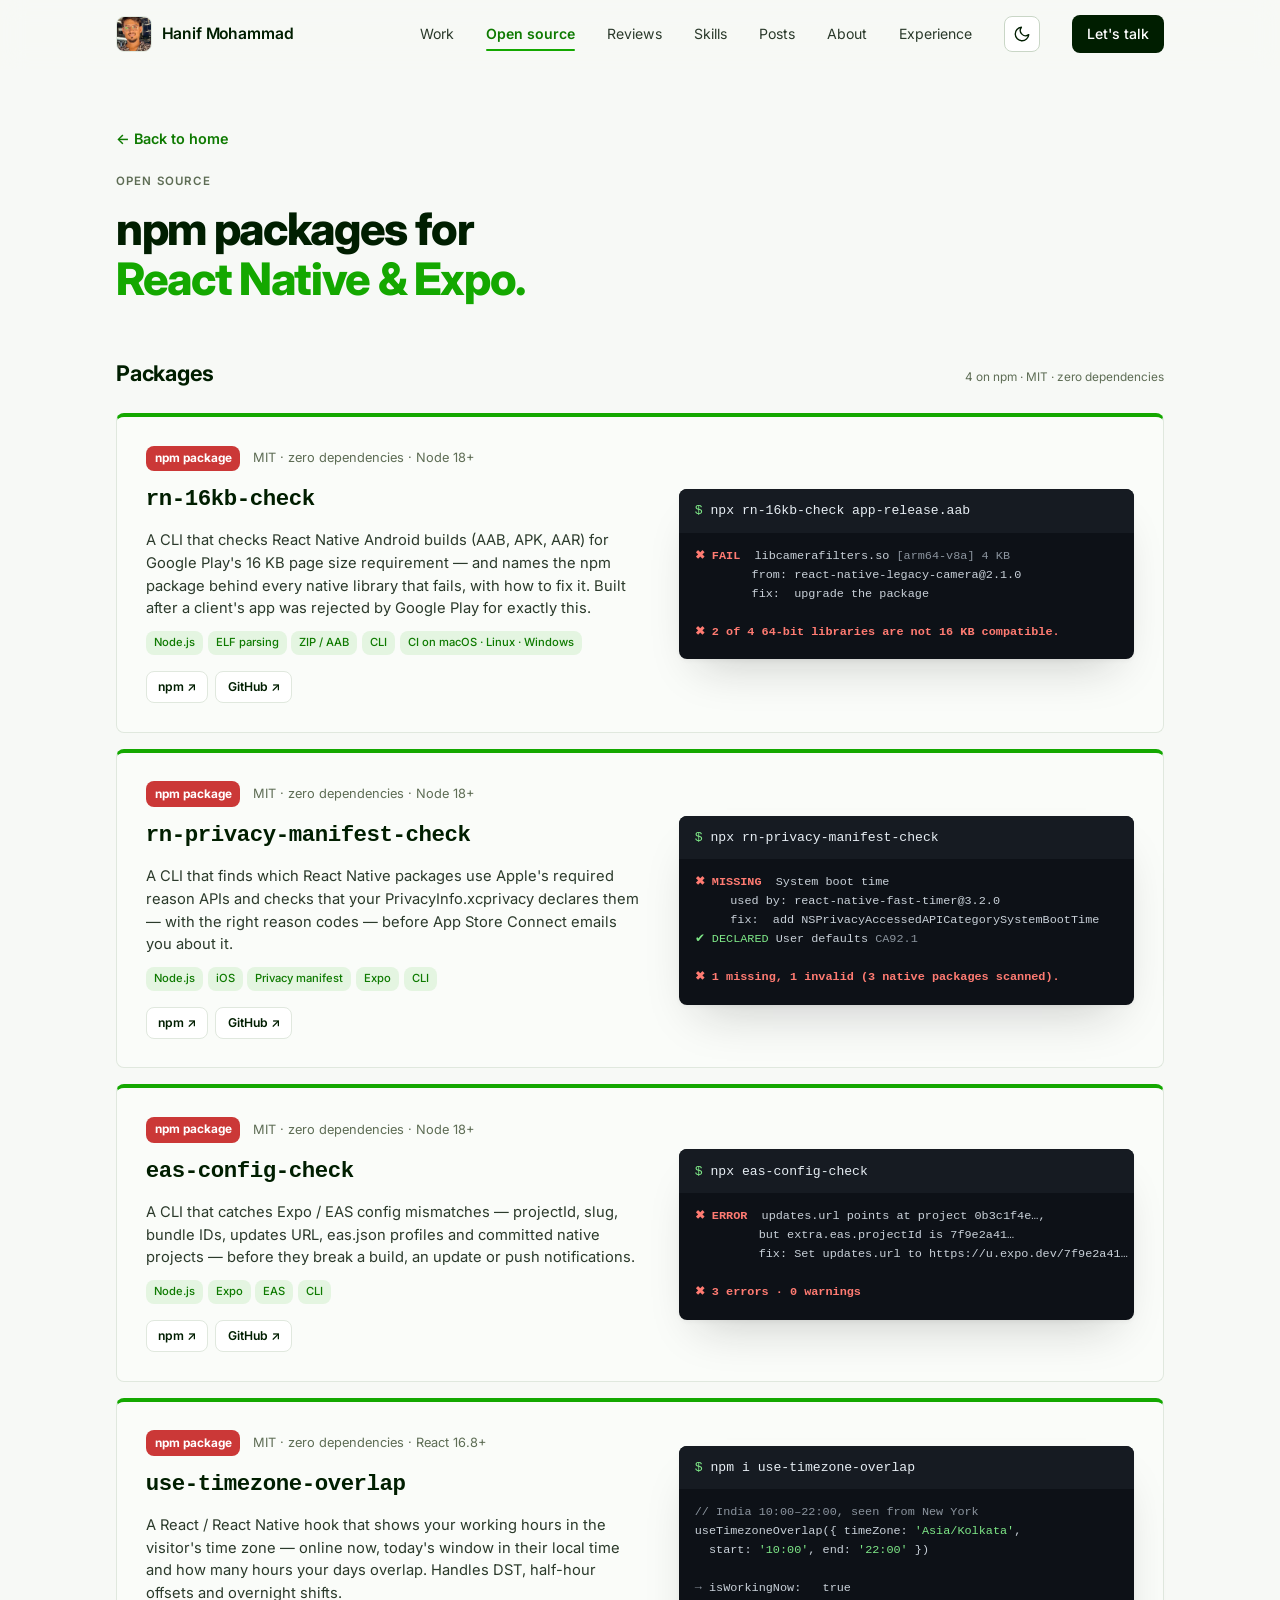
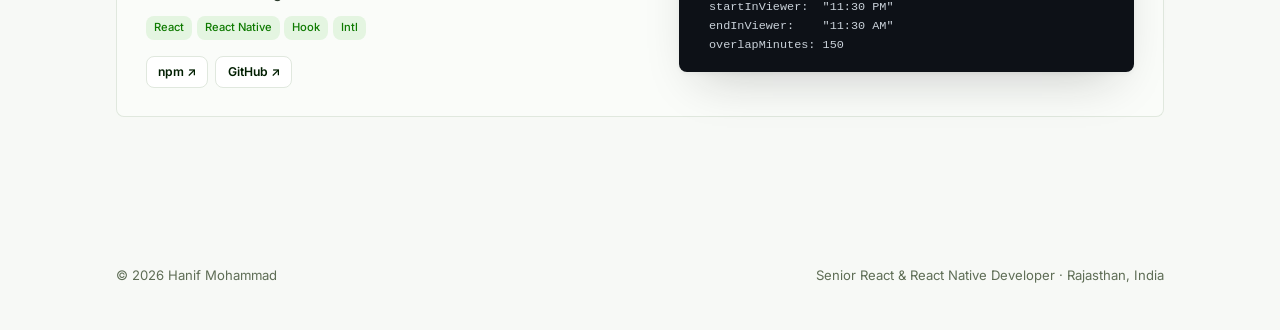
==== open-source/index.html @ 08ecece3 "Clean page URLs (/work/, /open-source/, /reviews/); full nav on the pages Co-Authored-By: Claude Opu" ====
<!doctype html>
<html lang="en">
<head>
<meta charset="utf-8">
<meta name="viewport" content="width=device-width, initial-scale=1">
<title>Open source — Hanif Mohammad</title>
<meta name="description" content="Open-source npm packages by Hanif Mohammad for React Native and Expo developers.">
<link rel="canonical" href="https://hanif-2000.github.io/open-source/">
<meta property="og:type" content="website">
<meta property="og:url" content="https://hanif-2000.github.io/open-source/">
<meta property="og:title" content="Open source — Hanif Mohammad">
<meta property="og:description" content="Open-source npm packages by Hanif Mohammad for React Native and Expo developers.">
<meta property="og:image" content="https://hanif-2000.github.io/assets/og.jpg">
<meta name="twitter:card" content="summary_large_image">
<meta name="theme-color" content="#F7F9F6">
<link rel="icon" type="image/png" href="/assets/favicon.png">
<link rel="apple-touch-icon" href="/assets/apple-touch-icon.png">
<link rel="preconnect" href="https://fonts.googleapis.com">
<link rel="preconnect" href="https://fonts.gstatic.com" crossorigin>
<link href="https://fonts.googleapis.com/css2?family=Inter:wght@400;500;600;700;800&display=swap" rel="stylesheet">
<link rel="stylesheet" href="/assets/site.css">
<script>
  try { var t = localStorage.getItem('theme'); if (t === 'dark' || t === 'light') document.documentElement.setAttribute('data-theme', t); } catch (e) {}
</script>
</head>
<body>
<!-- Generated by scripts/build_pages.py from index.html — edit index.html, then re-run the script. -->

<header class="nav" id="nav">
  <div class="wrap nav-inner">
    <a href="/" class="brand"><img class="brand-avatar" src="/assets/avatar.jpg" alt="" width="36" height="36">Hanif Mohammad</a>
    <nav class="nav-links" aria-label="Primary">
      <a href="/work/" class="menu-link">Work</a>
      <a href="/open-source/" class="menu-link active" aria-current="page">Open source</a>
      <a href="/reviews/" class="menu-link">Reviews</a>
      <a href="/#skills" class="menu-link nav-extra">Skills</a>
      <a href="/#posts" class="menu-link nav-extra">Posts</a>
      <a href="/#about" class="menu-link nav-extra">About</a>
      <a href="/#experience" class="menu-link nav-extra">Experience</a>
      <button type="button" class="theme-btn" id="themeBtn" aria-label="Toggle dark mode"><svg class="moon" viewBox="0 0 24 24" fill="none" stroke="currentColor" stroke-width="1.8" stroke-linecap="round" stroke-linejoin="round"><path d="M21 12.8A9 9 0 1111.2 3a7 7 0 009.8 9.8z"/></svg><svg class="sun" viewBox="0 0 24 24" fill="none" stroke="currentColor" stroke-width="1.8" stroke-linecap="round"><circle cx="12" cy="12" r="4"/><path d="M12 2v2M12 20v2M4.9 4.9l1.4 1.4M17.7 17.7l1.4 1.4M2 12h2M20 12h2M4.9 19.1l1.4-1.4M17.7 6.3l1.4-1.4"/></svg></button>
      <a href="/#contact" class="nav-cta">Let's talk</a>
    </nav>
  </div>
</header>

<main id="top">
  <section class="page-intro" aria-label="Open source">
    <div class="wrap">
      <a class="back-link" href="/#work">← Back to home</a>
      <div class="sec-head">
        <span class="label">Open source</span>
        <h2>npm packages for <i>React Native &amp; Expo.</i></h2>
      </div>
      <div class="work-group" id="packages">
        <div class="group-label"><h3>Packages</h3><span class="count">4 on npm · MIT · zero dependencies</span></div>
        <div class="all-grid" data-cols="1">
          <article class="oss-card">
          <div class="oss-main">
            <div class="oss-head"><span class="oss-badge">npm package</span><span class="oss-meta">MIT · zero dependencies · Node 18+</span></div>
            <h4>rn-16kb-check</h4>
            <p>A CLI that checks React Native Android builds (AAB, APK, AAR) for Google Play's 16 KB page size requirement — and names the npm package behind every native library that fails, with how to fix it. Built after a client's app was rejected by Google Play for exactly this.</p>
            <div class="p-stack"><span>Node.js</span><span>ELF parsing</span><span>ZIP / AAB</span><span>CLI</span><span>CI on macOS · Linux · Windows</span></div>
            <div class="p-links">
              <a href="https://www.npmjs.com/package/rn-16kb-check" target="_blank" rel="noopener">npm ↗</a>
              <a href="https://github.com/hanif-2000/rn-16kb-check" target="_blank" rel="noopener">GitHub ↗</a>
            </div>
          </div>
          <div class="oss-term" aria-label="Example output">
            <div class="oss-cmd"><span>$</span> npx rn-16kb-check app-release.aab</div>
<pre><b class="r">✖ FAIL</b>  libcamerafilters.so <i>[arm64-v8a] 4 KB</i>
        from: react-native-legacy-camera@2.1.0
        fix:  upgrade the package

<b class="r">✖ 2 of 4 64-bit libraries are not 16 KB compatible.</b></pre>
          </div>
        </article>
          <article class="oss-card">
            <div class="oss-main">
              <div class="oss-head"><span class="oss-badge">npm package</span><span class="oss-meta">MIT · zero dependencies · Node 18+</span></div>
              <h4>rn-privacy-manifest-check</h4>
              <p>A CLI that finds which React Native packages use Apple's required reason APIs and checks that your PrivacyInfo.xcprivacy declares them — with the right reason codes — before App Store Connect emails you about it.</p>
              <div class="p-stack"><span>Node.js</span><span>iOS</span><span>Privacy manifest</span><span>Expo</span><span>CLI</span></div>
              <div class="p-links">
                <a href="https://www.npmjs.com/package/rn-privacy-manifest-check" target="_blank" rel="noopener">npm ↗</a>
                <a href="https://github.com/hanif-2000/rn-privacy-manifest-check" target="_blank" rel="noopener">GitHub ↗</a>
              </div>
            </div>
            <div class="oss-term" aria-label="Example output">
              <div class="oss-cmd"><span>$</span> npx rn-privacy-manifest-check</div>
<pre><b class="r">✖ MISSING</b>  System boot time
     used by: react-native-fast-timer@3.2.0
     fix:  add NSPrivacyAccessedAPICategorySystemBootTime
<b class="g">✔ DECLARED</b> User defaults <i>CA92.1</i>

<b class="r">✖ 1 missing, 1 invalid (3 native packages scanned).</b></pre>
            </div>
          </article>
          <article class="oss-card">
            <div class="oss-main">
              <div class="oss-head"><span class="oss-badge">npm package</span><span class="oss-meta">MIT · zero dependencies · Node 18+</span></div>
              <h4>eas-config-check</h4>
              <p>A CLI that catches Expo / EAS config mismatches — projectId, slug, bundle IDs, updates URL, eas.json profiles and committed native projects — before they break a build, an update or push notifications.</p>
              <div class="p-stack"><span>Node.js</span><span>Expo</span><span>EAS</span><span>CLI</span></div>
              <div class="p-links">
                <a href="https://www.npmjs.com/package/eas-config-check" target="_blank" rel="noopener">npm ↗</a>
                <a href="https://github.com/hanif-2000/eas-config-check" target="_blank" rel="noopener">GitHub ↗</a>
              </div>
            </div>
            <div class="oss-term" aria-label="Example output">
              <div class="oss-cmd"><span>$</span> npx eas-config-check</div>
<pre><b class="r">✖ ERROR</b>  updates.url points at project 0b3c1f4e…,
         but extra.eas.projectId is 7f9e2a41…
         fix: Set updates.url to https://u.expo.dev/7f9e2a41…

<b class="r">✖ 3 errors · 0 warnings</b></pre>
            </div>
          </article>
          <article class="oss-card">
            <div class="oss-main">
              <div class="oss-head"><span class="oss-badge">npm package</span><span class="oss-meta">MIT · zero dependencies · React 16.8+</span></div>
              <h4>use-timezone-overlap</h4>
              <p>A React / React Native hook that shows your working hours in the visitor's time zone — online now, today's window in their local time and how many hours your days overlap. Handles DST, half-hour offsets and overnight shifts.</p>
              <div class="p-stack"><span>React</span><span>React Native</span><span>Hook</span><span>Intl</span></div>
              <div class="p-links">
                <a href="https://www.npmjs.com/package/use-timezone-overlap" target="_blank" rel="noopener">npm ↗</a>
                <a href="https://github.com/hanif-2000/use-timezone-overlap" target="_blank" rel="noopener">GitHub ↗</a>
              </div>
            </div>
            <div class="oss-term" aria-label="Example usage">
              <div class="oss-cmd"><span>$</span> npm i use-timezone-overlap</div>
<pre><i>// India 10:00–22:00, seen from New York</i>
useTimezoneOverlap({ timeZone: <b class="g">'Asia/Kolkata'</b>,
  start: <b class="g">'10:00'</b>, end: <b class="g">'22:00'</b> })

<i>→</i> isWorkingNow:   true
  startInViewer:  "11:30 PM"
  endInViewer:    "11:30 AM"
  overlapMinutes: 150</pre>
            </div>
          </article>
          
        </div>
      </div>
    </div>
  </section>
</main>

<footer class="site wrap">
  <span>© 2026 Hanif Mohammad</span>
  <span>Senior React &amp; React Native Developer · Rajasthan, India</span>
</footer>

<script>
  (function () {
    var nav = document.getElementById('nav');
    var onScroll = function () { nav.classList.toggle('scrolled', window.scrollY > 8); };
    window.addEventListener('scroll', onScroll, { passive: true }); onScroll();
  })();
  (function () {
    var b = document.getElementById('themeBtn'); if (!b) return;
    var mq = window.matchMedia('(prefers-color-scheme: dark)');
    var cur = function () { var a = document.documentElement.getAttribute('data-theme'); return a || (mq.matches ? 'dark' : 'light'); };
    var meta = document.querySelector('meta[name="theme-color"]');
    var sync = function () { if (meta) meta.setAttribute('content', cur() === 'dark' ? '#0C140B' : '#F7F9F6'); b.setAttribute('aria-pressed', cur() === 'dark' ? 'true' : 'false'); };
    sync();
    b.addEventListener('click', function () {
      var n = cur() === 'dark' ? 'light' : 'dark';
      document.documentElement.setAttribute('data-theme', n);
      try { localStorage.setItem('theme', n); } catch (e) {}
      sync();
    });
  })();
</script>
</body>
</html>
---- assets/site.css ----
:root {
    --bg: #F7F9F6;
    --surface: #FFFFFF;
    --surface-2: #FAFCF9;
    --ink: #001E00;
    --ink-2: #2B3A2B;
    --muted: #5E6D55;
    --faint: #66755F;
    --line: #E0E8DE;
    --line-strong: #C9D6C6;
    --accent: #14A800;
    --accent-ink: #0E7A00;
    --accent-soft: #E4F5E1;
    --ok: #14A800;

    --serif: var(--sans);
    --sans: "Inter", -apple-system, BlinkMacSystemFont, "Segoe UI", system-ui, Roboto, Helvetica, Arial, sans-serif;
    --mono: var(--sans);

    --maxw: 1160px;
    --gutter: clamp(1rem, 5vw, 3.5rem);
    --radius: 8px;
    --shadow: 0 1px 2px rgba(22,22,24,.04), 0 8px 24px -12px rgba(22,22,24,.12);
    --shadow-lg: 0 2px 4px rgba(22,22,24,.04), 0 24px 48px -20px rgba(22,22,24,.22);
    color-scheme: light;
  }

  :root { --btn-bg: var(--ink); --btn-ink: #fff; --contact-bg: #001E00; --icon-bg: #fff; --glare: rgba(255,255,255,.55); }
  @media (prefers-color-scheme: dark) { :root:not([data-theme="light"]) { --bg: #0C140B; --surface: #131D12; --surface-2: #101A0F; --ink: #E9F1E6; --ink-2: #C5D2C0; --muted: #9AAB94; --faint: #74846F;
    --line: #24321F; --line-strong: #34472E; --accent: #3CCB2A; --accent-ink: #6EDC5E; --accent-soft: #1A3016; --ok: #3CCB2A;
    --btn-bg: #E9F1E6; --btn-ink: #0C140B; --contact-bg: #0F2A0C; --icon-bg: #1A2418; --glare: rgba(255,255,255,.08);
    --shadow: 0 1px 2px rgba(0,0,0,.3), 0 8px 24px -12px rgba(0,0,0,.6); --shadow-lg: 0 2px 4px rgba(0,0,0,.3), 0 24px 48px -20px rgba(0,0,0,.7);
    color-scheme: dark; } }
  :root[data-theme="dark"] { --bg: #0C140B; --surface: #131D12; --surface-2: #101A0F; --ink: #E9F1E6; --ink-2: #C5D2C0; --muted: #9AAB94; --faint: #74846F;
    --line: #24321F; --line-strong: #34472E; --accent: #3CCB2A; --accent-ink: #6EDC5E; --accent-soft: #1A3016; --ok: #3CCB2A;
    --btn-bg: #E9F1E6; --btn-ink: #0C140B; --contact-bg: #0F2A0C; --icon-bg: #1A2418; --glare: rgba(255,255,255,.08);
    --shadow: 0 1px 2px rgba(0,0,0,.3), 0 8px 24px -12px rgba(0,0,0,.6); --shadow-lg: 0 2px 4px rgba(0,0,0,.3), 0 24px 48px -20px rgba(0,0,0,.7);
    color-scheme: dark; }
  .theme-btn { font: inherit; width: 36px; height: 36px; display: grid; place-items: center; border: 1px solid var(--line-strong); background: var(--surface); color: var(--ink); border-radius: var(--radius); cursor: pointer; transition: border-color .15s ease; }
  .theme-btn:hover { border-color: var(--accent); }
  .theme-btn svg { width: 18px; height: 18px; }
  .theme-btn .sun { display: none; }
  :root[data-theme="dark"] .theme-btn .sun { display: block; } :root[data-theme="dark"] .theme-btn .moon { display: none; }
  @media (prefers-color-scheme: dark) { :root:not([data-theme="light"]) .theme-btn .sun { display: block; } :root:not([data-theme="light"]) .theme-btn .moon { display: none; } }
  @media (prefers-color-scheme: dark) { :root:not([data-theme="light"]) .hero-bg span { opacity: .35; background: #163A10; } }
  :root[data-theme="dark"] .hero-bg span { opacity: .35; background: #163A10; }
  * { box-sizing: border-box; }
  html { scroll-behavior: smooth; -webkit-text-size-adjust: 100%; }
  @media (prefers-reduced-motion: reduce) { html { scroll-behavior: auto; } }
  body {
    margin: 0; background: var(--bg); color: var(--ink);
    font-family: var(--sans); font-size: 17px; line-height: 1.6;
    -webkit-font-smoothing: antialiased; text-rendering: optimizeLegibility;
    overflow-x: hidden;
  }
  img { max-width: 100%; display: block; }
  a { color: inherit; }
  ::selection { background: var(--accent); color: #fff; }
  :focus-visible { outline: 2px solid var(--accent); outline-offset: 3px; border-radius: var(--radius); }

  .wrap { max-width: var(--maxw); margin-inline: auto; padding-inline: var(--gutter); }

  .label {
    font-family: var(--mono); font-size: .72rem; letter-spacing: .14em; text-transform: uppercase;
    color: var(--muted); display: inline-flex; align-items: center; gap: .6em;
  }
  .label .num { color: var(--accent); }

  /* nav */
  header.nav {
    position: sticky; top: 0; z-index: 50;
    background: color-mix(in srgb, var(--bg) 82%, transparent);
    backdrop-filter: saturate(1.4) blur(12px); -webkit-backdrop-filter: saturate(1.4) blur(12px);
    border-bottom: 1px solid transparent; transition: border-color .2s ease;
  }
  header.nav.scrolled { border-bottom-color: var(--line); }
  .nav-inner { display: flex; align-items: center; justify-content: space-between; height: 68px; gap: 1rem; }
  .brand { text-decoration: none; display: flex; align-items: center; gap: .6rem; font-weight: 600; font-size: .98rem; letter-spacing: -0.01em; }
  .brand .mono { width: 32px; height: 32px; border-radius: var(--radius); background: var(--btn-bg); color: var(--btn-ink); display: grid; place-items: center; font-family: var(--serif); font-style: italic; font-size: 1.25rem; }
  .brand-avatar { width: 36px; height: 36px; border-radius: var(--radius); object-fit: cover; border: 1px solid var(--line); flex: none; }
  .nav-links { display: flex; gap: clamp(.9rem, 2.6vw, 2rem); align-items: center; }
  .nav-links a { text-decoration: none; font-size: .88rem; color: var(--ink-2); transition: color .15s ease; }
  .nav-links a:hover { color: var(--accent); }
  .nav-links a.menu-link { position: relative; }
  .nav-links a.menu-link.active { color: var(--accent-ink); font-weight: 600; }
  .nav-links a.menu-link::after { content: ""; position: absolute; left: 0; right: 0; bottom: -6px; height: 2px; border-radius: 2px; background: var(--accent); transform: scaleX(0); transition: transform .2s ease; }
  .nav-links a.menu-link.active::after { transform: scaleX(1); }
  .nav-cta { padding: .5rem .95rem; border-radius: var(--radius); background: var(--btn-bg); color: var(--btn-ink) !important; font-weight: 500; }
  .nav-cta:hover { background: var(--accent); }
  .nav-links a, .brand { white-space: nowrap; }
  @media (max-width: 1040px) { .nav-links a.nav-extra { display: none; } }
  @media (max-width: 720px) { .nav-links a.menu-link { display: none; } }

  /* buttons */
  .btn { display: inline-flex; align-items: center; gap: .5rem; text-decoration: none; font-size: .93rem; font-weight: 600; padding: .85rem 1.35rem; border-radius: var(--radius); transition: transform .16s ease, background .16s ease, border-color .16s ease, box-shadow .2s ease; }
  .btn-primary { background: var(--btn-bg); color: var(--btn-ink); }
  .btn-primary:hover { background: var(--accent); transform: translateY(-1px); box-shadow: 0 10px 24px -10px rgba(20,168,0,.5); }
  .btn-ghost { border: 1px solid var(--line-strong); background: var(--surface); }
  .btn-ghost:hover { border-color: var(--ink); transform: translateY(-1px); }

  /* sections */
  section { padding-block: clamp(4rem, 9vw, 7rem); }
  .sec-head { display: grid; gap: .9rem; margin-bottom: clamp(2rem, 5vw, 3.25rem); max-width: 760px; }
  .sec-head h2 { margin: 0; font-family: var(--serif); font-weight: 400; font-size: clamp(2.2rem, 5.6vw, 3.6rem); line-height: 1.02; letter-spacing: -0.02em; text-wrap: balance; }
  .sec-head h2 i { color: var(--accent); }

  /* hero */
  .hero { padding-top: clamp(2.5rem, 6vw, 4.5rem); padding-bottom: clamp(3rem, 7vw, 5rem); }
  .hero-grid { display: grid; grid-template-columns: 1.25fr .75fr; gap: clamp(2rem, 6vw, 5rem); align-items: center; }
  @media (max-width: 880px) { .hero-grid { grid-template-columns: 1fr; } .hero-photo { order: -1; max-width: 320px; } }
  .avail { display: inline-flex; align-items: center; gap: .55rem; font-size: .84rem; font-weight: 500; color: var(--ink-2); background: var(--surface); border: 1px solid var(--line); padding: .4rem .85rem .4rem .7rem; border-radius: var(--radius); box-shadow: var(--shadow); }
  .avail .dot { width: 8px; height: 8px; border-radius: 50%; background: var(--ok); box-shadow: 0 0 0 4px rgba(20,168,0,.15); flex: none; }
  .hero h1 { margin: 1.5rem 0 0; font-family: var(--serif); font-weight: 400; font-size: clamp(2.7rem, 8vw, 5.4rem); line-height: .98; letter-spacing: -0.03em; text-wrap: balance; }
  .hero h1 i { color: var(--accent); }
  .hero .lede { margin: 1.6rem 0 0; font-size: clamp(1.02rem, 2.2vw, 1.2rem); color: var(--ink-2); max-width: 54ch; }
  .hero-actions { margin-top: 2rem; display: flex; flex-wrap: wrap; gap: .75rem; }

  .hero-photo { position: relative; justify-self: center; width: 100%; }
  .photo-card { position: relative; border-radius: var(--radius); overflow: hidden; background: var(--surface); border: 1px solid var(--line); box-shadow: var(--shadow-lg); aspect-ratio: 4 / 5; transform: rotate(1.5deg); transition: transform .4s ease; }
  .photo-card:hover { transform: rotate(0deg); }
  .photo-card img { width: 100%; height: 100%; object-fit: cover; object-position: 50% 20%; }
  .photo-badge { position: absolute; left: -14px; bottom: 26px; background: var(--surface); border: 1px solid var(--line); border-radius: var(--radius); padding: .65rem .9rem; box-shadow: var(--shadow-lg); display: flex; gap: .7rem; align-items: center; }
  .photo-badge .ic { width: 34px; height: 34px; border-radius: var(--radius); background: var(--accent-soft); color: var(--accent); display: grid; place-items: center; font-weight: 700; font-size: .95rem; }
  .photo-badge strong { display: block; font-size: .86rem; line-height: 1.2; }
  .photo-badge span { font-size: .74rem; color: var(--muted); }
  @media (max-width: 880px) { .photo-badge { left: 8px; } }

  /* hero phone */
  .phone { position: absolute; left: -26px; bottom: -36px; width: 146px; aspect-ratio: 9 / 19.5; background: #0b0f0b; border-radius: 26px; padding: 7px; box-shadow: 0 30px 60px -20px rgba(0,30,0,.5), 0 0 0 1px rgba(255,255,255,.06) inset; transform: translateZ(90px) rotate(-6deg); z-index: 3; }
  .phone-screen { position: relative; width: 100%; height: 100%; border-radius: 20px; overflow: hidden; background: #fff; }
  .phone-screen img { position: absolute; inset: 0; width: 100%; height: 100%; object-fit: cover; object-position: top; opacity: 0; transform: scale(1.04); transition: opacity .7s ease, transform 1.2s ease; }
  .phone-screen img.on { opacity: 1; transform: none; }
  .phone-notch { position: absolute; top: 11px; left: 50%; width: 46px; height: 13px; margin-left: -23px; background: #0b0f0b; border-radius: 10px; }
  .phone-label { position: absolute; left: -10px; bottom: -78px; display: inline-flex; align-items: center; gap: .45rem; font-size: .78rem; font-weight: 600; color: var(--ink-2); background: var(--surface); border: 1px solid var(--line); border-radius: var(--radius); padding: .3rem .6rem; box-shadow: var(--shadow); transform: translateZ(70px); white-space: nowrap; }
  .pl-dot { width: 8px; height: 8px; border-radius: 50%; background: #007A66; transition: background .4s ease; }
  .photo-badge { left: auto; right: -18px; bottom: auto; top: 26px; }
  @media (max-width: 880px) { .phone { left: -10px; bottom: -24px; width: 104px; border-radius: 20px; padding: 5px; } .phone-screen { border-radius: 15px; } .phone-notch { top: 8px; width: 32px; height: 9px; margin-left: -16px; } .phone-label { display: none; } .photo-badge { right: 8px; } }
  @media (prefers-reduced-motion: reduce) { .phone-screen img { transition: none; } }
  .stats { margin-top: clamp(2.5rem, 6vw, 4rem); display: grid; grid-template-columns: repeat(6, minmax(0,1fr)); gap: 1px; background: var(--line); border: 1px solid var(--line); border-radius: var(--radius); overflow: hidden; box-shadow: var(--shadow); }
  .stat { padding: 1.3rem 1.4rem; background: var(--surface); }
  .stat .n { font-family: var(--serif); font-size: clamp(2rem, 4vw, 2.6rem); line-height: 1; display: block; font-variant-numeric: tabular-nums; }
  .stat .l { margin-top: .45rem; display: block; font-size: .8rem; color: var(--muted); }
  @media (max-width: 1000px) { .stats { grid-template-columns: repeat(3, minmax(0,1fr)); } }
  @media (max-width: 560px) { .stats { grid-template-columns: repeat(2, minmax(0,1fr)); } }

  .countries { margin-top: 1rem; background: var(--surface); border: 1px solid var(--line); border-radius: var(--radius); box-shadow: var(--shadow); padding: 1.2rem 1.4rem; display: grid; grid-template-columns: auto 1fr; gap: 1rem 1.6rem; align-items: center; }
  @media (max-width: 760px) { .countries { grid-template-columns: 1fr; } }
  .c-head { display: flex; align-items: center; gap: .8rem; }
  .c-head .globe { width: 44px; height: 44px; border-radius: var(--radius); background: var(--accent-soft); color: var(--accent); display: grid; place-items: center; flex: none; }
  .c-head .globe svg { width: 22px; height: 22px; }
  .c-head strong { display: block; font-size: 1.05rem; font-weight: 700; letter-spacing: -0.01em; }
  .c-head strong em { font-style: normal; color: var(--accent); }
  .c-head span { font-size: .8rem; color: var(--muted); }
  .map-wrap { grid-column: 1 / -1; }
  .world { width: 100%; height: auto; display: block; }
  .world .cty { fill: color-mix(in srgb, var(--ink) 9%, transparent); stroke: var(--surface); stroke-width: .6; stroke-linejoin: round; transition: fill .15s ease; }
  .world .cty.hl { fill: color-mix(in srgb, var(--accent) 55%, var(--surface)); cursor: pointer; }
  .world .cty.hl.on, .world .cty.hl:hover { fill: var(--accent); }
  @keyframes dash { to { stroke-dashoffset: -400; } }
  .world .pin .core { fill: var(--accent); stroke: var(--surface); stroke-width: 2; }
  .world .pin .pulse { fill: var(--accent); opacity: .35; transform-box: fill-box; transform-origin: center; animation: pulse 2.4s ease-out infinite; }
  .world .pin.home .core { fill: var(--ink); }
  .world .pin.home .pulse { fill: var(--ink); }
  @keyframes pulse { 0% { transform: scale(.6); opacity: .5; } 100% { transform: scale(2.4); opacity: 0; } }
  .world .pin { cursor: default; outline: none; }
  @media (prefers-reduced-motion: reduce) { .world .pin .pulse { animation: none; } }
  .map-wrap { position: relative; }
  .world .pin { cursor: pointer; }
  .world .pin .core { transition: r .15s ease; }
  .world .pin.on .core { r: 8; }
  .world .pin.on .pulse { animation-duration: 1.2s; }
  .map-tip { position: absolute; z-index: 5; pointer-events: none; transform: translate(-50%, calc(-100% - 14px)); background: var(--ink); color: var(--bg); border-radius: var(--radius); padding: .5rem .75rem; font-size: .8rem; line-height: 1.35; white-space: nowrap; box-shadow: var(--shadow-lg); opacity: 0; transition: opacity .15s ease; }
  .map-tip.show { opacity: 1; }
  .map-tip b { display: block; font-size: .86rem; }
  .map-tip.me { display: flex; align-items: center; gap: .6rem; padding: .5rem .8rem .5rem .5rem; }
  .map-tip.me img { width: 40px; height: 40px; border-radius: var(--radius); object-fit: cover; flex: none; }
  .map-tip span { opacity: .8; }
  .c-list span { cursor: pointer; transition: border-color .15s ease, color .15s ease, background .15s ease; }
  .c-list span.on { border-color: var(--accent); color: var(--accent-ink); background: var(--accent-soft); }
  @media (max-width: 560px) { .map-tip { white-space: normal; width: 200px; } }
  .c-list { display: flex; flex-wrap: wrap; gap: .45rem; }
  .c-list span { font-size: .82rem; font-weight: 500; padding: .35rem .75rem; border-radius: var(--radius); background: var(--bg); border: 1px solid var(--line); color: var(--ink-2); }

  /* about */
  .about-grid { display: grid; grid-template-columns: 1fr 1fr; gap: clamp(2rem, 6vw, 5rem); align-items: start; }
  @media (max-width: 860px) { .about-grid { grid-template-columns: 1fr; } }
  .about-body p { margin: 0 0 1.1rem; color: var(--ink-2); max-width: 58ch; }
  .about-body p:first-child { font-size: 1.15rem; color: var(--ink); }
  .bring { display: grid; gap: .75rem; }
  .bring-item { display: grid; grid-template-columns: 40px 1fr; gap: .9rem; padding: 1rem 1.1rem; background: var(--surface-2); border: 1px solid var(--line); border-radius: var(--radius); transition: border-color .16s ease, transform .16s ease; }
  .bring-item:hover { border-color: var(--accent); transform: translateX(3px); }
  .bring-item .ic { width: 40px; height: 40px; border-radius: var(--radius); background: var(--accent-soft); color: var(--accent); display: grid; place-items: center; }
  .bring-item .ic svg { width: 20px; height: 20px; }
  .bring-item h3 { margin: 0; font-size: .98rem; font-weight: 600; }
  .bring-item p { margin: .15rem 0 0; font-size: .88rem; color: var(--muted); line-height: 1.5; }

  .skills { margin-top: clamp(2.5rem, 5vw, 3.5rem); display: flex; flex-wrap: wrap; gap: .5rem; }
  .tag { font-size: .84rem; padding: .42rem .8rem; border-radius: var(--radius); background: var(--bg); border: 1px solid var(--line); color: var(--ink-2); }

  .stack { margin-top: 0; }
  .stack-head { display: flex; flex-wrap: wrap; justify-content: space-between; align-items: baseline; gap: .5rem 1rem; margin-bottom: 1rem; }
  .stack-note { font-size: .82rem; color: var(--muted); }
  .stack-grid { display: grid; grid-template-columns: repeat(3, minmax(0, 1fr)); gap: .9rem; }
  @media (max-width: 900px) { .stack-grid { grid-template-columns: repeat(2, minmax(0, 1fr)); } }
  @media (max-width: 560px) { .stack-grid { grid-template-columns: 1fr; } }
  .stack-card { background: var(--surface-2); border: 1px solid var(--line); border-radius: var(--radius); padding: 1.1rem 1.2rem; }
  .stack-card h3 { margin: 0 0 .7rem; font-size: .95rem; font-weight: 700; color: var(--accent-ink); }
  .stack-tags { display: flex; flex-wrap: wrap; gap: .4rem; }
  .stack-tags span { font-size: .8rem; padding: .3rem .65rem; border-radius: var(--radius); background: var(--surface); border: 1px solid var(--line); color: var(--ink-2); }

  .feat-grid { display: grid; grid-template-columns: repeat(3, minmax(0, 1fr)); gap: .9rem; }
  @media (max-width: 900px) { .feat-grid { grid-template-columns: repeat(2, minmax(0, 1fr)); } }
  @media (max-width: 560px) { .feat-grid { grid-template-columns: 1fr; } }
  .feat { background: var(--surface); border: 1px solid var(--line); border-left: 3px solid var(--accent); border-radius: var(--radius); padding: .95rem 1.1rem; }
  .feat.wide { grid-column: 1 / -1; }
  .feat-tag { margin-left: .4rem; font-size: .7rem; font-weight: 600; color: var(--accent-ink); background: var(--accent-soft); padding: .15rem .5rem; border-radius: var(--radius); vertical-align: 1px; }
  .feat h4 { margin: 0 0 .25rem; font-size: .95rem; font-weight: 700; }
  .feat p { margin: 0; font-size: .86rem; color: var(--muted); line-height: 1.5; }

  /* experience */
  .timeline { list-style: none; margin: 0; padding: 0; position: relative; }
  .timeline::before { content: ""; position: absolute; left: 9.5rem; top: .6rem; bottom: .6rem; width: 1px; background: var(--line-strong); }
  .tl-item { display: grid; grid-template-columns: 8rem 1fr; gap: 3rem; padding: 1.1rem 0; position: relative; }
  .tl-item::before { content: ""; position: absolute; left: calc(9.5rem - 5px); top: 1.65rem; width: 11px; height: 11px; border-radius: 50%; background: var(--bg); border: 2px solid var(--line-strong); }
  .tl-item.now::before { background: var(--accent); border-color: var(--accent); box-shadow: 0 0 0 4px var(--accent-soft); }
  .tl-date { font-family: var(--mono); font-size: .76rem; color: var(--muted); padding-top: .35rem; font-variant-numeric: tabular-nums; }
  .tl-card { background: var(--surface); border: 1px solid var(--line); border-radius: var(--radius); padding: 1.1rem 1.3rem; box-shadow: var(--shadow); }
  .tl-card h3 { margin: 0; font-size: 1.05rem; font-weight: 600; letter-spacing: -0.01em; }
  .tl-card .co { color: var(--accent-ink); }
  .tl-meta { margin-top: .2rem; font-size: .82rem; color: var(--faint); }
  .tl-card p { margin: .6rem 0 0; font-size: .92rem; color: var(--ink-2); max-width: 64ch; }
  .pill { display: inline-block; margin-left: .4rem; font-size: .68rem; font-weight: 600; letter-spacing: .04em; text-transform: uppercase; color: var(--ok); background: rgba(20,168,0,.1); padding: .15rem .5rem; border-radius: var(--radius); vertical-align: 2px; }
  @media (max-width: 680px) {
    .timeline::before { left: 5px; }
    .tl-item { grid-template-columns: 1fr; gap: .5rem; padding-left: 1.8rem; }
    .tl-item::before { left: 0; top: 1.4rem; }
  }

  /* work */
  section.band { background: var(--surface); border-block: 1px solid var(--line); }
  .work-group + .work-group { margin-top: clamp(3rem, 6vw, 4.5rem); }
  .group-label { display: flex; align-items: baseline; justify-content: space-between; gap: 1rem; margin-bottom: 1.4rem; }
  .group-label h3 { margin: 0; font-family: var(--serif); font-weight: 400; font-size: 1.8rem; }
  .group-label .count { font-family: var(--mono); font-size: .74rem; color: var(--muted); }
  .featured { display: grid; gap: 1.2rem; }
  .feature-card { display: grid; grid-template-columns: 1.1fr 1fr; gap: clamp(1.2rem, 4vw, 2.5rem); background: var(--surface-2); border: 1px solid var(--line); border-radius: var(--radius); padding: clamp(1.2rem, 3vw, 2rem); align-items: center; }
  .feature-card:nth-child(even) .f-media { order: -1; }
  @media (max-width: 860px) { .feature-card { grid-template-columns: 1fr; } .feature-card:nth-child(even) .f-media { order: 0; } }
  .f-body { display: flex; flex-direction: column; gap: .7rem; }
  .dl-badge { display: inline-flex; flex-wrap: wrap; align-items: baseline; gap: .35rem .55rem; align-self: flex-start; background: var(--accent-soft); border: 1px solid color-mix(in srgb, var(--accent) 35%, transparent); border-radius: var(--radius); padding: .45rem .8rem; }
  .dl-n { font-size: 1.25rem; font-weight: 800; color: var(--accent-ink); letter-spacing: -0.02em; }
  .dl-l { font-size: .8rem; color: var(--ink-2); font-weight: 500; }
  .dl-r { font-size: .8rem; color: #C2571B; font-weight: 600; }
  .dl-badge.sm { padding: .3rem .6rem; }
  .dl-ios { flex-basis: 100%; font-size: .8rem; color: var(--ink-2); font-weight: 500; }
  .dl-ios b { color: #C2571B; font-weight: 600; }
  .dl-badge.sm .dl-n { font-size: 1rem; }
  /* brand-tinted cards */
  .feature-card[style*="--brand"] { border-color: color-mix(in srgb, var(--brand) 45%, var(--line)); border-top: 4px solid var(--brand);
    background: linear-gradient(180deg, color-mix(in srgb, var(--brand) 7%, var(--surface-2)) 0%, var(--surface-2) 45%); }
  .feature-card[style*="--brand"] .f-meta { color: color-mix(in srgb, var(--brand) 80%, var(--ink)); }
  .feature-card[style*="--brand"] .f-points li::before { color: var(--brand); }
  .feature-card[style*="--brand"] .p-stack span { background: color-mix(in srgb, var(--brand) 12%, transparent); color: color-mix(in srgb, var(--brand) 75%, var(--ink)); }
  .feature-card[style*="--brand"] .f-shots img { border-color: color-mix(in srgb, var(--brand) 30%, var(--line)); }
  .feature-card[style*="--brand"] .dl-badge, .project[style*="--brand"] .dl-badge { background: color-mix(in srgb, var(--brand) 10%, transparent); border-color: color-mix(in srgb, var(--brand) 45%, transparent); }
  .feature-card[style*="--brand"] .dl-n, .project[style*="--brand"] .dl-n { color: color-mix(in srgb, var(--brand) 80%, var(--ink)); }
  .project[style*="--brand"] { border-color: color-mix(in srgb, var(--brand) 35%, var(--line)); border-top: 3px solid var(--brand); }
  .project[style*="--brand"]:hover { border-color: color-mix(in srgb, var(--brand) 60%, var(--line)); }
  .feature-card[style*="--brand"] .p-links a:hover, .project[style*="--brand"] .p-links a:hover { color: color-mix(in srgb, var(--brand) 80%, var(--ink)); border-color: var(--brand); }
  .f-body h3 { margin: 0; font-size: 1.6rem; font-weight: 800; letter-spacing: -0.02em; }
  .f-meta { font-size: .82rem; color: var(--accent-ink); font-weight: 600; }
  .f-lead { margin: 0; color: var(--ink-2); }
  .f-points { margin: 0; padding: 0; list-style: none; display: grid; gap: .4rem; }
  .f-points li { position: relative; padding-left: 1.3rem; font-size: .9rem; color: var(--ink-2); }
  .f-points li::before { content: "✓"; position: absolute; left: 0; color: var(--accent); font-weight: 700; }
  .f-media { min-width: 0; }
  .f-shots { display: grid; grid-template-columns: repeat(3, minmax(0, 1fr)); gap: .7rem; }
  .f-shots img { width: 100%; height: auto; border-radius: var(--radius); border: 1px solid var(--line); box-shadow: var(--shadow); background: #fff; }
  .f-shots img:nth-child(2) { transform: translateY(-14px); }
  .f-flow { background: var(--surface); border: 1px solid var(--line); border-radius: var(--radius); padding: 1.3rem 1.4rem; }
  .f-flow ol { margin: .9rem 0 0; padding: 0; list-style: none; counter-reset: st; display: grid; gap: .6rem; }
  .f-flow li { counter-increment: st; display: flex; gap: .8rem; align-items: center; font-size: .92rem; color: var(--ink-2); }
  .f-flow li::before { content: counter(st); flex: none; width: 28px; height: 28px; border-radius: var(--radius); background: var(--accent-soft); color: var(--accent-ink); font-weight: 700; display: grid; place-items: center; font-size: .82rem; }
  .is-collapsed > .extra { display: none !important; }
  .more-wrap { display: flex; justify-content: center; margin-top: 1.4rem; }
  .more-btn { text-decoration: none; font: inherit; font-size: .9rem; font-weight: 600; color: var(--ink); background: var(--surface); border: 1px solid var(--line-strong); border-radius: var(--radius); padding: .75rem 1.3rem; cursor: pointer; display: inline-flex; align-items: center; gap: .5rem; transition: border-color .15s ease, color .15s ease, transform .15s ease; }
  .more-btn:hover { border-color: var(--accent); color: var(--accent-ink); transform: translateY(-1px); }
  .more-btn .chev { transition: transform .2s ease; }
  .more-btn[aria-expanded="true"] .chev { transform: rotate(180deg); }
  /* posts */
  .posts-grid { display: grid; grid-template-columns: repeat(3, minmax(0, 1fr)); gap: 1rem; }
  @media (max-width: 900px) { .posts-grid { grid-template-columns: repeat(2, minmax(0, 1fr)); } }
  @media (max-width: 560px) { .posts-grid { grid-template-columns: 1fr; } }
  .post { background: var(--surface); border: 1px solid var(--line); border-radius: var(--radius); overflow: hidden; display: flex; flex-direction: column; box-shadow: var(--shadow); transition: transform .2s ease, box-shadow .2s ease; }
  .post:hover { transform: translateY(-3px); box-shadow: var(--shadow-lg); }
  .post img { width: 100%; height: auto; aspect-ratio: 1 / 1; object-fit: cover; display: block; background: var(--surface-2); border-bottom: 1px solid var(--line); }
  .post-body { padding: 1rem 1.1rem 1.1rem; display: flex; flex-direction: column; gap: .5rem; flex: 1; }
  .post-meta { display: flex; justify-content: space-between; align-items: center; gap: .5rem; font-size: .76rem; color: var(--muted); }
  .post-type { font-weight: 600; color: var(--accent-ink); background: var(--accent-soft); padding: .15rem .5rem; border-radius: var(--radius); }
  .post h3 { margin: 0; font-size: 1.02rem; font-weight: 700; }
  .post p { margin: 0; font-size: .88rem; color: var(--ink-2); line-height: 1.5; display: -webkit-box; -webkit-line-clamp: 3; -webkit-box-orient: vertical; overflow: hidden; }
  .post-link { margin-top: auto; padding-top: .3rem; font-size: .82rem; font-weight: 600; color: var(--accent-ink); text-decoration: none; }
  .post-link:hover { text-decoration: underline; }
  .posts-foot { margin-top: 1.4rem; display: flex; flex-wrap: wrap; justify-content: center; align-items: center; gap: .8rem 1.4rem; }
  .more-btn[hidden] { display: none; }
  .posts-ig { font-size: .9rem; font-weight: 600; color: var(--accent-ink); text-decoration: none; }
  .posts-ig:hover { text-decoration: underline; }
  .posts-empty { color: var(--muted); }
  .oss-card { display: grid; grid-template-columns: 1.1fr 1fr; gap: clamp(1.2rem, 3vw, 2rem); background: var(--surface-2); border: 1px solid var(--line); border-top: 4px solid var(--accent); border-radius: var(--radius); padding: clamp(1.2rem, 3vw, 1.8rem); align-items: center; }
  @media (max-width: 860px) { .oss-card { grid-template-columns: 1fr; } }
  .oss-main { display: flex; flex-direction: column; gap: .7rem; min-width: 0; }
  .oss-head { display: flex; flex-wrap: wrap; gap: .5rem .8rem; align-items: center; }
  .oss-badge { font-size: .74rem; font-weight: 700; color: #fff; background: #CB3837; border-radius: var(--radius); padding: .2rem .55rem; }
  .oss-meta { font-size: .8rem; color: var(--muted); }
  .oss-card h4 { margin: 0; font-size: 1.4rem; font-weight: 800; font-family: ui-monospace, SFMono-Regular, Menlo, monospace; letter-spacing: -0.02em; }
  .oss-card p { margin: 0; color: var(--ink-2); font-size: .92rem; line-height: 1.55; }
  .oss-term { background: #0D1117; border-radius: var(--radius); overflow: hidden; min-width: 0; box-shadow: var(--shadow-lg); }
  .oss-cmd { font-family: ui-monospace, SFMono-Regular, Menlo, monospace; font-size: .82rem; color: #E6EDF3; background: #161B22; padding: .7rem 1rem; white-space: nowrap; overflow: hidden; text-overflow: ellipsis; }
  .oss-cmd span { color: #7EE787; }
  .oss-term pre { margin: 0; padding: .9rem 1rem 1.1rem; font-family: ui-monospace, SFMono-Regular, Menlo, monospace; font-size: .74rem; line-height: 1.6; color: #C9D1D9; overflow-x: auto; }
  .oss-term pre .r { color: #FF7B72; }
  .oss-term pre i { font-style: normal; color: #8B949E; }
  .oss-term pre .g { color: #7EE787; font-weight: 400; }
  .slider-track { display: flex; gap: 1rem; overflow-x: auto; scroll-snap-type: x mandatory; scroll-behavior: smooth; scrollbar-width: none; overscroll-behavior-x: contain; padding: 6px 2px 28px; margin: -6px -2px -28px; scroll-padding-inline: 2px; }
  .slider-track::-webkit-scrollbar { display: none; }
  .slider-track:focus-visible { outline-offset: 4px; }
  .slider-track > * { flex: 0 0 100%; scroll-snap-align: start; min-width: 0; }
  @media (prefers-reduced-motion: reduce) { .slider-track { scroll-behavior: auto; } }
  .slider-nav { display: flex; align-items: center; justify-content: center; gap: 1rem; margin-top: 1rem; }
  .slider-btn { width: 2.4rem; height: 2.4rem; border-radius: var(--radius); border: 1px solid var(--line); background: var(--surface); color: var(--ink); font-size: 1rem; cursor: pointer; }
  .slider-btn:hover:not(:disabled) { border-color: var(--accent); color: var(--accent-ink); }
  .slider-btn:disabled { opacity: .4; cursor: default; }
  .slider-count { min-width: 4.5rem; text-align: center; font-size: .85rem; color: var(--muted); font-variant-numeric: tabular-nums; }
  .slider-count:empty, .slider-dots:empty { display: none; }
  .slider-dots { display: flex; gap: .45rem; }
  .slider-dot { width: .55rem; height: .55rem; padding: 0; border: 0; border-radius: 2px; background: var(--line-strong); cursor: pointer; transition: width .2s ease, background .2s ease; }
  .slider-dot[aria-current="true"] { width: 1.6rem; background: var(--accent); }
  .slider .more-wrap { margin-top: 1rem; }
  /* "View all" pages: full grids */
  .all-grid { display: grid; grid-template-columns: repeat(var(--cols, 3), minmax(0, 1fr)); gap: 1rem; }
  .all-grid > * { min-width: 0; }
  .all-grid[data-cols="1"] { --cols: 1; }
  @media (max-width: 900px) { .all-grid[data-cols="3"] { --cols: 2; } }
  @media (max-width: 580px) { .all-grid[data-cols="3"] { --cols: 1; } }
  .page-intro { padding-top: clamp(2rem, 6vw, 3.5rem); }
  .back-link { display: inline-flex; align-items: center; gap: .4rem; margin-bottom: 1.4rem; font-size: .9rem; font-weight: 600; color: var(--accent-ink); text-decoration: none; }
  .back-link:hover { text-decoration: underline; }
  .page-intro .work-group + .work-group { margin-top: clamp(2.5rem, 6vw, 4rem); }
  .page-intro .work-group[id] { scroll-margin-top: 88px; }
  .projects-grid { display: grid; grid-template-columns: repeat(3, minmax(0, 1fr)); gap: 1rem; }
  @media (max-width: 900px) { .projects-grid { grid-template-columns: repeat(2, minmax(0, 1fr)); } }
  @media (max-width: 580px) { .projects-grid { grid-template-columns: 1fr; } }
  .project { background: var(--surface-2); border: 1px solid var(--line); border-radius: var(--radius); padding: 1.4rem; display: flex; flex-direction: column; gap: .7rem; transition: transform .2s ease, box-shadow .2s ease, border-color .2s ease, background .2s ease; }
  .project:hover { transform: translateY(-3px); box-shadow: var(--shadow-lg); border-color: var(--line-strong); background: var(--surface); }
  .p-top { display: flex; align-items: center; gap: .9rem; }
  .p-top .pill { margin-left: auto; }
  .p-icon { width: 52px; height: 52px; border-radius: var(--radius); object-fit: cover; border: 1px solid var(--line); background: var(--icon-bg); flex: none; }
  .p-tile { width: 52px; height: 52px; border-radius: var(--radius); display: grid; place-items: center; font-family: var(--serif); font-style: italic; font-size: 1.6rem; flex: none; }
  .t1 { background: #E4F5E1; color: #108A00; }
  .t2 { background: #FDEBDD; color: #C2571B; }
  .t3 { background: #E3F4EA; color: #1F7A45; }
  .t4 { background: #F3E8FB; color: #7A3DB8; }
  .t5 { background: #FFF4D6; color: #9A6B00; }
  .t6 { background: #E2F3F6; color: #146A7A; }
  .p-cat { font-family: var(--mono); font-size: .68rem; letter-spacing: .1em; text-transform: uppercase; color: var(--muted); }
  .project h4 { margin: 0; font-size: 1.12rem; font-weight: 600; letter-spacing: -0.01em; }
  .project p { margin: 0; color: var(--ink-2); font-size: .9rem; line-height: 1.55; flex: 1; }
  .p-stack { display: flex; flex-wrap: wrap; gap: .3rem; }
  .p-stack span { font-size: .7rem; font-weight: 500; padding: .18rem .5rem; border-radius: var(--radius); background: var(--accent-soft); color: var(--accent-ink); }
  .p-links { display: flex; flex-wrap: wrap; gap: .45rem; margin-top: .3rem; }
  .p-links a { display: inline-flex; align-items: center; gap: .3rem; text-decoration: none; font-size: .76rem; font-weight: 600; color: var(--ink); background: var(--surface); border: 1px solid var(--line); padding: .32rem .7rem; border-radius: var(--radius); transition: color .15s ease, border-color .15s ease; }
  .p-note { font-size: .74rem; color: var(--faint); }
  .p-links a:hover { color: var(--accent); border-color: var(--accent); }

  /* reviews */
  .reviews-top { display: flex; flex-wrap: wrap; align-items: center; gap: .6rem 1.2rem; margin: -1rem 0 2rem; color: var(--muted); font-size: .9rem; }
  .reviews-top .big { font-family: var(--serif); font-size: 2.4rem; line-height: 1; color: var(--ink); }
  .stars { color: #F2711C; letter-spacing: .08em; font-size: .95rem; }
  .review { background: var(--surface); border: 1px solid var(--line); border-radius: var(--radius); padding: 1.4rem; box-shadow: var(--shadow); display: flex; flex-direction: column; gap: .8rem; }
  .review blockquote { margin: 0; font-family: var(--serif); font-size: 1.3rem; line-height: 1.3; color: var(--ink); flex: 1; }
  .review .summary { margin: 0; font-size: .92rem; color: var(--ink-2); flex: 1; }
  .review h3 { margin: 0; font-size: 1rem; font-weight: 600; }
  .review .who { display: flex; justify-content: space-between; gap: 1rem; padding-top: .8rem; border-top: 1px solid var(--line); font-size: .82rem; color: var(--muted); }
  .review .who b { color: var(--ink-2); font-weight: 600; }
  .stars .star-dim { color: var(--line-strong); }
  .stars .score { color: var(--muted); font-size: .8rem; letter-spacing: 0; margin-left: .2rem; font-weight: 600; }
  .review .when { font-family: var(--mono); font-size: .74rem; color: var(--accent-ink); margin-top: -.35rem; }
  .review .who span:last-child:not(:first-child) { white-space: nowrap; flex: none; }
  .review .tags { display: flex; flex-wrap: wrap; gap: .35rem; }
  .review .tags span { font-size: .72rem; padding: .2rem .55rem; border-radius: var(--radius); background: var(--bg); border: 1px solid var(--line); color: var(--muted); }

  /* education */
  .edu-grid { display: grid; grid-template-columns: 1.4fr 1fr 1fr; gap: 1rem; }
  @media (max-width: 860px) { .edu-grid { grid-template-columns: 1fr; } }
  .edu-card { background: var(--surface); border: 1px solid var(--line); border-radius: var(--radius); padding: 1.4rem; box-shadow: var(--shadow); }
  .edu-card .label { margin-bottom: .8rem; }
  .edu-card h3 { margin: 0; font-size: 1.08rem; font-weight: 600; }
  .edu-card p { margin: .3rem 0 0; color: var(--muted); font-size: .9rem; }
  .edu-card ul { list-style: none; margin: 0; padding: 0; display: grid; gap: .5rem; }
  .edu-card li { display: flex; justify-content: space-between; gap: 1rem; font-size: .95rem; }
  .edu-card li span { color: var(--muted); font-size: .85rem; }
  .edu-grid { grid-template-columns: 1.4fr 1fr; }
  @media (max-width: 860px) { .edu-grid { grid-template-columns: 1fr; } }
  .certs-card { grid-column: 1 / -1; }
  .certs-head { display: flex; justify-content: space-between; align-items: baseline; gap: 1rem; }
  .certs-count { white-space: nowrap; font-size: .8rem; color: var(--accent-ink); background: var(--accent-soft); padding: .2rem .55rem; border-radius: var(--radius); }
  .cert-list { display: flex; flex-wrap: wrap; gap: .5rem; margin-top: .8rem; }
  .cert { display: inline-flex; align-items: center; gap: .5rem; padding: .4rem .7rem; border: 1px solid var(--line); border-radius: var(--radius); font-size: .88rem; color: inherit; text-decoration: none; background: var(--bg); }
  a.cert:hover { border-color: var(--accent); color: var(--accent-ink); }
  a.cert::after { content: "↗"; font-size: .75rem; color: var(--muted); }
  .cert-role { border-color: var(--accent); background: var(--accent-soft); font-weight: 600; }
  .cert-role span { font-weight: 400; color: var(--muted); font-size: .8rem; }

  /* contact */
  .contact { background: var(--contact-bg); color: #F3F1EC; border-radius: var(--radius); padding: clamp(1.6rem, 6vw, 4.5rem); display: grid; grid-template-columns: 1.2fr 1fr; gap: clamp(2rem, 6vw, 4rem); align-items: center; }
  @media (max-width: 820px) { .contact { grid-template-columns: 1fr; } }
  .contact .label { color: #A9A7A0; }
  .contact h2 { margin: .9rem 0 1.4rem; font-family: var(--serif); font-weight: 400; font-size: clamp(2.3rem, 6.5vw, 4.2rem); line-height: 1; letter-spacing: -0.02em; text-wrap: balance; }
  .contact h2 i { color: #7FE070; }
  .mail-link { font-size: clamp(1rem, 2.8vw, 1.35rem); font-weight: 500; text-decoration: none; border-bottom: 1px solid rgba(255,255,255,.35); padding-bottom: 2px; word-break: break-word; transition: border-color .15s ease, color .15s ease; }
  .mail-link:hover { color: #7FE070; border-color: #7FE070; }
  .mail-row { display: flex; flex-wrap: wrap; align-items: center; gap: .6rem 1rem; }
  .copy-btn { font: inherit; font-size: .8rem; font-weight: 600; color: #F3F1EC; background: rgba(255,255,255,.08); border: 1px solid rgba(255,255,255,.2); border-radius: var(--radius); padding: .4rem .8rem; cursor: pointer; transition: background .15s ease, border-color .15s ease, color .15s ease; }
  .copy-btn:hover { background: rgba(255,255,255,.14); border-color: rgba(255,255,255,.35); }
  .copy-btn.done { color: #7FE070; border-color: #7FE070; }
  .tz { margin: 1rem 0 0; font-size: .88rem; color: #A9B5A4; }
  .tzw { margin-top: 1.2rem; background: rgba(255,255,255,.05); border: 1px solid rgba(255,255,255,.12); border-radius: var(--radius); padding: .9rem 1rem; max-width: 420px; }
  .tz-row { display: grid; grid-template-columns: 5.5rem auto 1fr; gap: .8rem; align-items: baseline; padding: .2rem 0; }
  .tz-k { font-size: .78rem; color: #A9B5A4; }
  .tz-v { font-size: 1.15rem; font-weight: 700; color: #F3F1EC; font-variant-numeric: tabular-nums; }
  .tz-z { font-size: .78rem; color: #A9B5A4; }
  .tz-note { margin: .55rem 0 0; font-size: .82rem; color: #CFE6C9; }
  .tz-note b { color: #7FE070; }
  .tz-diff { margin: .45rem 0 0; font-size: .82rem; color: #A9B5A4; }
  .tz-pkg { display: inline-block; margin-top: .6rem; font-size: .74rem; color: #A9B5A4; text-decoration: none; }
  .tz-pkg code { font-family: ui-monospace, SFMono-Regular, Menlo, monospace; color: #CFE6C9; }
  .tz-pkg:hover { color: #7FE070; }
  .cform { grid-column: 1 / -1; border-top: 1px solid rgba(255,255,255,.14); padding-top: clamp(1.6rem, 4vw, 2.4rem); }
  .cform-head { display: flex; flex-wrap: wrap; align-items: baseline; justify-content: space-between; gap: .4rem 1rem; margin-bottom: 1rem; }
  .cform-head .label { color: #A9B5A4; }
  .cform-sub { font-size: .88rem; color: #CFE6C9; }
  .hp { position: absolute; left: -9999px; width: 1px; height: 1px; opacity: 0; }
  .cf-grid { display: grid; grid-template-columns: repeat(2, minmax(0, 1fr)); gap: .9rem 1rem; }
  @media (max-width: 640px) { .cf-grid { grid-template-columns: 1fr; } }
  .cf { display: grid; gap: .35rem; font-size: .82rem; color: #A9B5A4; }
  .cf.full { grid-column: 1 / -1; }
  .cf em { font-style: normal; opacity: .7; }
  .cf input, .cf select, .cf textarea { font: inherit; font-size: .95rem; color: #F3F1EC; background: rgba(255,255,255,.06); border: 1px solid rgba(255,255,255,.18); border-radius: var(--radius); padding: .7rem .8rem; width: 100%; transition: border-color .15s ease, background .15s ease; }
  .cf select { appearance: none; background-image: linear-gradient(45deg, transparent 50%, #A9B5A4 50%), linear-gradient(135deg, #A9B5A4 50%, transparent 50%); background-position: calc(100% - 18px) 55%, calc(100% - 13px) 55%; background-size: 5px 5px; background-repeat: no-repeat; padding-right: 2rem; }
  .cf select option { color: #001E00; }
  .cf textarea { resize: vertical; min-height: 110px; }
  .cf input::placeholder, .cf textarea::placeholder { color: rgba(243,241,236,.4); }
  .cf input:focus, .cf select:focus, .cf textarea:focus { outline: none; border-color: #7FE070; background: rgba(255,255,255,.09); }
  .cf .bad { border-color: #FF8A7A; }
  .cf-foot { display: flex; flex-wrap: wrap; align-items: center; gap: .8rem 1.2rem; margin-top: 1rem; }
  .cf-btn { font: inherit; font-weight: 600; font-size: .95rem; color: #fff; background: #0E7A00; border: 0; border-radius: var(--radius); padding: .85rem 1.4rem; cursor: pointer; transition: background .15s ease, transform .15s ease; }
  .cf-btn:hover { background: #0D7300; transform: translateY(-1px); }
  .cf-btn[disabled] { opacity: .6; cursor: progress; transform: none; }
  .cf-status { margin: 0; font-size: .88rem; color: #CFE6C9; }
  .cf-status.ok { color: #7FE070; }
  .cf-status.err { color: #FF8A7A; }
  .contact-side { display: grid; gap: 1.4rem; align-self: center; align-content: start; }
  .upwork-btn { display: flex; justify-content: space-between; align-items: center; gap: 1rem; text-decoration: none; background: #0E7A00; color: #fff; border-radius: var(--radius); padding: 1rem 1.2rem; font-size: 1.2rem; transition: background .15s ease, transform .15s ease; }
  .upwork-btn:hover { background: #0D7300; transform: translateY(-2px); }
  .upwork-btn strong { display: block; font-size: 1.05rem; }
  .upwork-btn small { display: block; font-size: .8rem; opacity: .85; margin-top: .1rem; }
  .badge-link { text-decoration: none; color: inherit; }
  .badge-link:hover { color: var(--accent); }
  .help { background: rgba(255,255,255,.05); border: 1px solid rgba(255,255,255,.12); border-radius: var(--radius); padding: 1.1rem 1.2rem; }
  .help ul { list-style: none; margin: .8rem 0 0; padding: 0; display: grid; gap: .55rem; }
  .help li { position: relative; padding-left: 1.3rem; font-size: .93rem; color: #E6EDE3; }
  .help li::before { content: "✓"; position: absolute; left: 0; color: #7FE070; font-weight: 700; }
  .socials { grid-column: 1 / -1; display: flex; flex-wrap: wrap; gap: .5rem; border-top: 1px solid rgba(255,255,255,.14); padding-top: clamp(1.4rem, 4vw, 2rem); }
  .socials a { display: inline-flex; align-items: center; gap: .6rem; text-decoration: none; padding: .45rem .7rem .45rem .5rem; border: 1px solid rgba(255,255,255,.14); border-radius: var(--radius); font-size: .88rem; transition: color .15s ease, border-color .15s ease, transform .15s ease; }
  .socials a:hover { color: #7FE070; border-color: #7FE070; transform: translateY(-1px); }
  .socials .arr { display: none; }

  footer.site { padding-block: 2.2rem 2.8rem; display: flex; justify-content: space-between; flex-wrap: wrap; gap: 1rem; font-size: .82rem; color: var(--muted); }

  /* reveal */
  .reveal { opacity: 0; transform: translateY(16px); transition: opacity .6s ease, transform .6s ease; }
  .reveal.in { opacity: 1; transform: none; }
  @media (prefers-reduced-motion: reduce) { .reveal { opacity: 1; transform: none; transition: none; } .photo-card { transform: none; } }
  /* one standard typeface everywhere */
  i { font-style: normal; }
  .brand .mono { font-style: normal; font-weight: 700; font-size: 1rem; }
  .hero h1 { font-weight: 800; font-size: clamp(2.3rem, 6.2vw, 4.2rem); line-height: 1.05; letter-spacing: -0.035em; }
  .sec-head h2 { font-weight: 800; font-size: clamp(1.8rem, 4.4vw, 2.8rem); line-height: 1.1; letter-spacing: -0.03em; }
  .contact h2 { font-weight: 800; font-size: clamp(1.9rem, 5vw, 3.2rem); line-height: 1.08; letter-spacing: -0.03em; }
  .group-label h3 { font-weight: 700; font-size: 1.35rem; letter-spacing: -0.01em; }
  .stat .n { font-weight: 800; font-size: clamp(1.7rem, 3.4vw, 2.2rem); letter-spacing: -0.02em; }
  .p-tile { font-style: normal; font-weight: 700; font-size: 1.3rem; }
  .review blockquote { font-size: 1rem; line-height: 1.6; color: var(--ink-2); }
  .label { letter-spacing: .1em; font-weight: 600; }
  .review .when, .tl-date, .p-cat { letter-spacing: .02em; font-weight: 500; }
  /* ---- 3D & motion ---- */
  .hero { position: relative; overflow: hidden; }
  .hero-bg { position: absolute; inset: 0; pointer-events: none; z-index: 0; }
  .hero-bg span { position: absolute; border-radius: 50%; filter: blur(70px); opacity: .55; animation: floaty 18s ease-in-out infinite; }
  .hero-bg .b1 { width: 420px; height: 420px; background: #C9F0C2; top: -120px; right: 8%; }
  .hero-bg .b2 { width: 340px; height: 340px; background: #DDF5D8; bottom: -80px; left: -60px; animation-duration: 22s; animation-direction: reverse; }
  .hero-bg .b3 { width: 260px; height: 260px; background: #E8F7C8; top: 40%; left: 45%; animation-duration: 26s; }
  @keyframes floaty { 0%,100% { transform: translate(0,0) scale(1); } 33% { transform: translate(40px,-30px) scale(1.08); } 66% { transform: translate(-30px,25px) scale(.95); } }
  .hero > .wrap { position: relative; z-index: 1; }

  .hero-photo { perspective: 1000px; }
  .photo-3d { transform-style: preserve-3d; transition: transform .25s ease-out; will-change: transform; }
  .photo-3d .photo-card { transform: rotate(1.5deg) translateZ(0); }
  .photo-3d .photo-badge { transform: translateZ(60px); }
  .photo-glow { position: absolute; inset: -18px; border-radius: var(--radius); background: radial-gradient(60% 60% at 50% 40%, rgba(20,168,0,.22), transparent 70%); filter: blur(10px); z-index: -1; transform: translateZ(-40px); }

  .tilt { transform-style: preserve-3d; transition: transform .2s ease-out, box-shadow .25s ease, border-color .2s ease, background .2s ease; will-change: transform; position: relative; }
  .tilt::after { content: ""; position: absolute; inset: 0; border-radius: inherit; pointer-events: none; opacity: 0; transition: opacity .25s ease;
    background: radial-gradient(420px circle at var(--mx, 50%) var(--my, 50%), var(--glare), transparent 45%); }
  .tilt:hover::after { opacity: 1; }
  .tilt:hover { box-shadow: 0 24px 50px -24px rgba(0,30,0,.28); border-color: var(--line-strong); }
  .project.tilt:hover, .review.tilt:hover { transform: none; }

  .btn-primary { background-image: linear-gradient(110deg, var(--btn-bg) 0%, var(--btn-bg) 40%, #1f4d14 50%, var(--btn-bg) 60%, var(--btn-bg) 100%); background-size: 250% 100%; background-position: 100% 0; transition: background-position .7s ease, transform .16s ease, box-shadow .2s ease, background-color .16s ease; }
  .btn-primary:hover { background-position: 0 0; background-color: var(--btn-bg); }

  .reveal { transition-delay: var(--d, 0s); }
  @media (prefers-reduced-motion: reduce) { .hero-bg span { animation: none; } .tilt, .photo-3d { transform: none !important; } }
  /* hero composition: photo right, phone bottom-left, badge top-right */
  .hero-photo { padding: 0 0 0 48px; }
  .photo-3d .photo-card { transform: none; }
  .phone { left: -48px; bottom: -28px; width: 112px; border-radius: 20px; padding: 5px; transform: translateZ(90px) rotate(-4deg); }
  .phone-screen { border-radius: 15px; }
  .phone-notch { top: 9px; width: 36px; height: 10px; margin-left: -18px; }
  .phone-label { left: -40px; bottom: -64px; }
  .photo-badge { left: auto; top: auto; right: -18px; bottom: 26px; }
  @media (max-width: 880px) {
    .hero-photo { padding: 0 0 0 36px; max-width: 340px; margin-bottom: 30px; }
    .phone { left: -36px; bottom: -20px; width: 88px; border-radius: 16px; padding: 4px; }
    .phone-screen { border-radius: 12px; }
    .phone-label { display: none; }
    .photo-badge { right: -6px; bottom: 16px; }
  }
  .photo-badge.ub { display: flex; flex-direction: column; align-items: flex-start; gap: .45rem; padding: .7rem .9rem; text-decoration: none; color: var(--ink); transition: border-color .15s ease, transform .15s ease; }
  .photo-badge.ub:hover { border-color: var(--accent); }
  .ub-item { display: inline-flex; align-items: center; gap: .55rem; font-size: .9rem; font-weight: 600; white-space: nowrap; }
  .ub-ic { width: 26px; height: 26px; flex: none; }
  .to-top { position: fixed; right: 20px; bottom: 20px; z-index: 60; width: 44px; height: 44px; display: grid; place-items: center; border-radius: var(--radius); background: var(--btn-bg); color: var(--btn-ink); box-shadow: var(--shadow-lg); text-decoration: none; opacity: 0; transform: translateY(12px); pointer-events: none; transition: opacity .2s ease, transform .2s ease, background .15s ease; }
  .to-top.show { opacity: 1; transform: none; pointer-events: auto; }
  .to-top:hover { background: var(--accent); color: #fff; }
  .to-top svg { width: 20px; height: 20px; }
  @media (max-width: 560px) { .to-top { right: 14px; bottom: 14px; width: 40px; height: 40px; } }
  .socials .so { display: inline-flex; align-items: center; gap: .7rem; }
  .so-ic { width: 26px; height: 26px; flex: none; border-radius: 6px; }
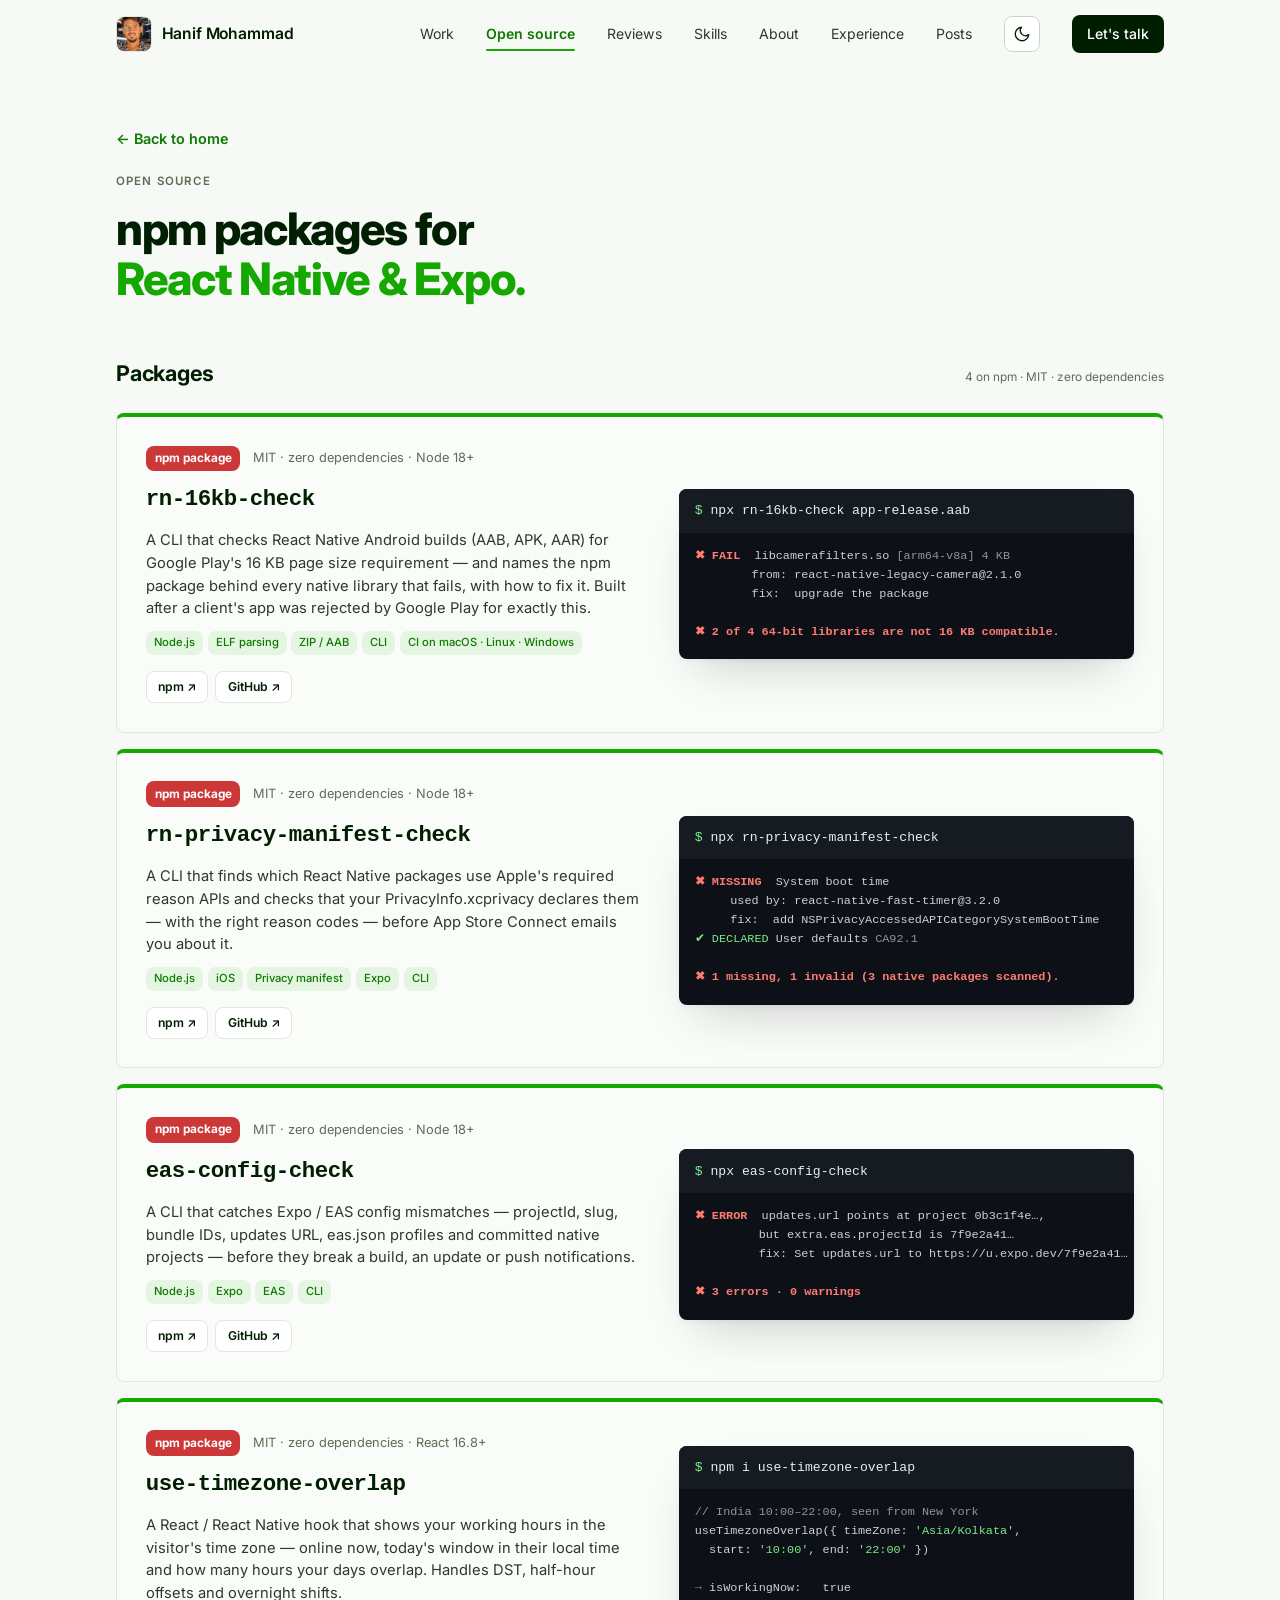
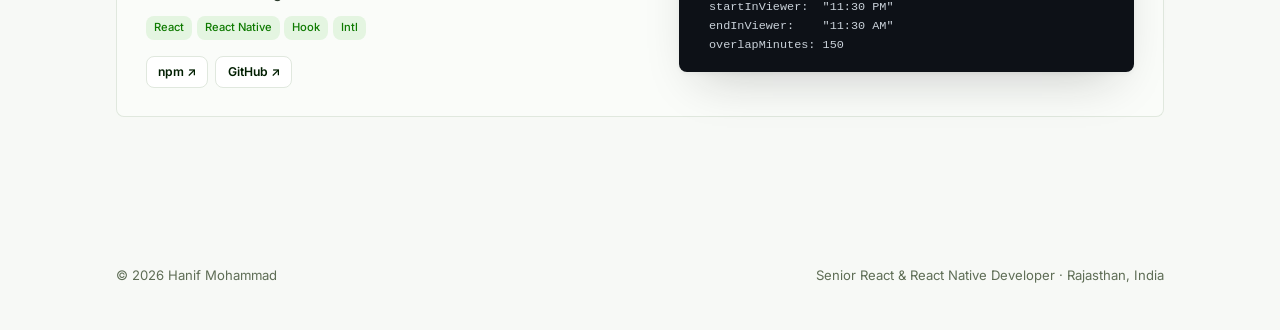
==== commit 58b3908d: "Move Posts before Contact; tidy About, Upwork dates and reply-time copy - Section order: Work, Revie" ====
--- a/open-source/index.html
+++ b/open-source/index.html
@@ -34,9 +34,9 @@
       <a href="/open-source/" class="menu-link active" aria-current="page">Open source</a>
       <a href="/reviews/" class="menu-link">Reviews</a>
       <a href="/#skills" class="menu-link nav-extra">Skills</a>
-      <a href="/#posts" class="menu-link nav-extra">Posts</a>
       <a href="/#about" class="menu-link nav-extra">About</a>
       <a href="/#experience" class="menu-link nav-extra">Experience</a>
+      <a href="/#posts" class="menu-link nav-extra">Posts</a>
       <button type="button" class="theme-btn" id="themeBtn" aria-label="Toggle dark mode"><svg class="moon" viewBox="0 0 24 24" fill="none" stroke="currentColor" stroke-width="1.8" stroke-linecap="round" stroke-linejoin="round"><path d="M21 12.8A9 9 0 1111.2 3a7 7 0 009.8 9.8z"/></svg><svg class="sun" viewBox="0 0 24 24" fill="none" stroke="currentColor" stroke-width="1.8" stroke-linecap="round"><circle cx="12" cy="12" r="4"/><path d="M12 2v2M12 20v2M4.9 4.9l1.4 1.4M17.7 17.7l1.4 1.4M2 12h2M20 12h2M4.9 19.1l1.4-1.4M17.7 6.3l1.4-1.4"/></svg></button>
       <a href="/#contact" class="nav-cta">Let's talk</a>
     </nav>
